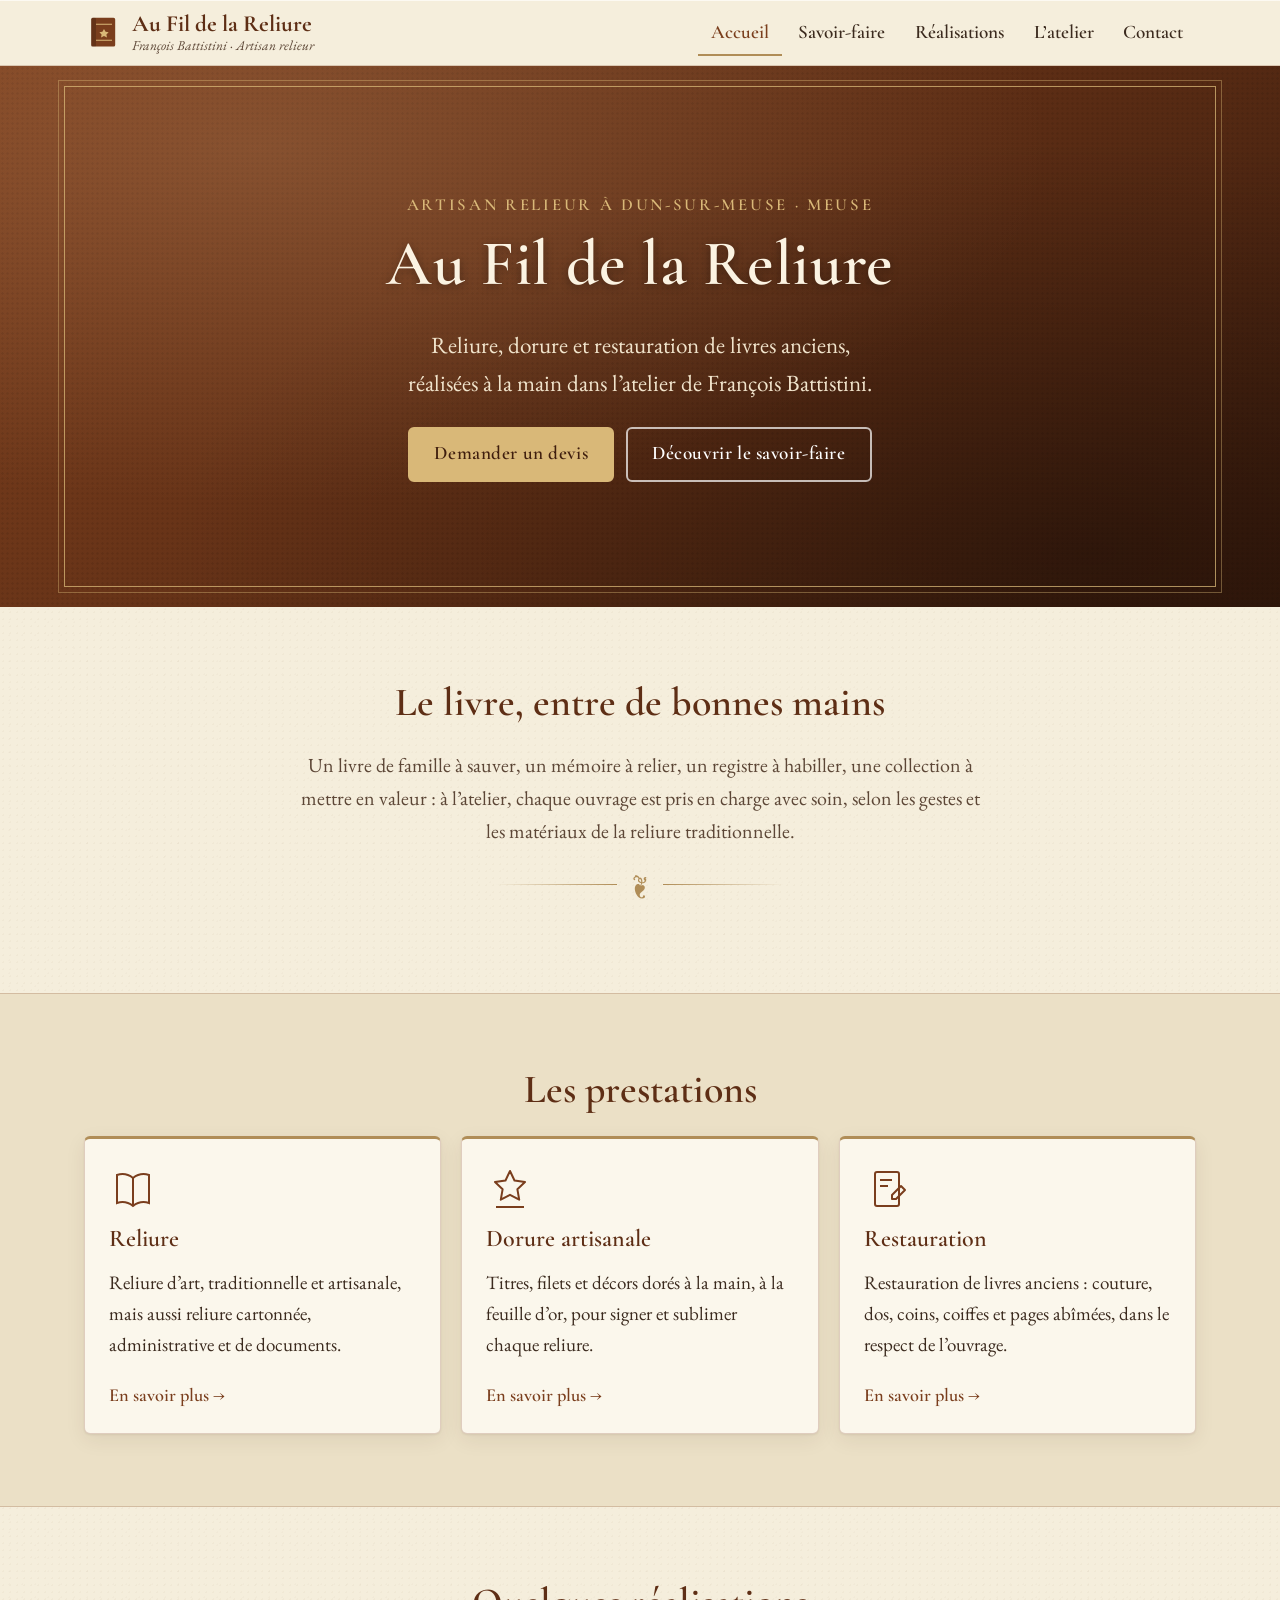
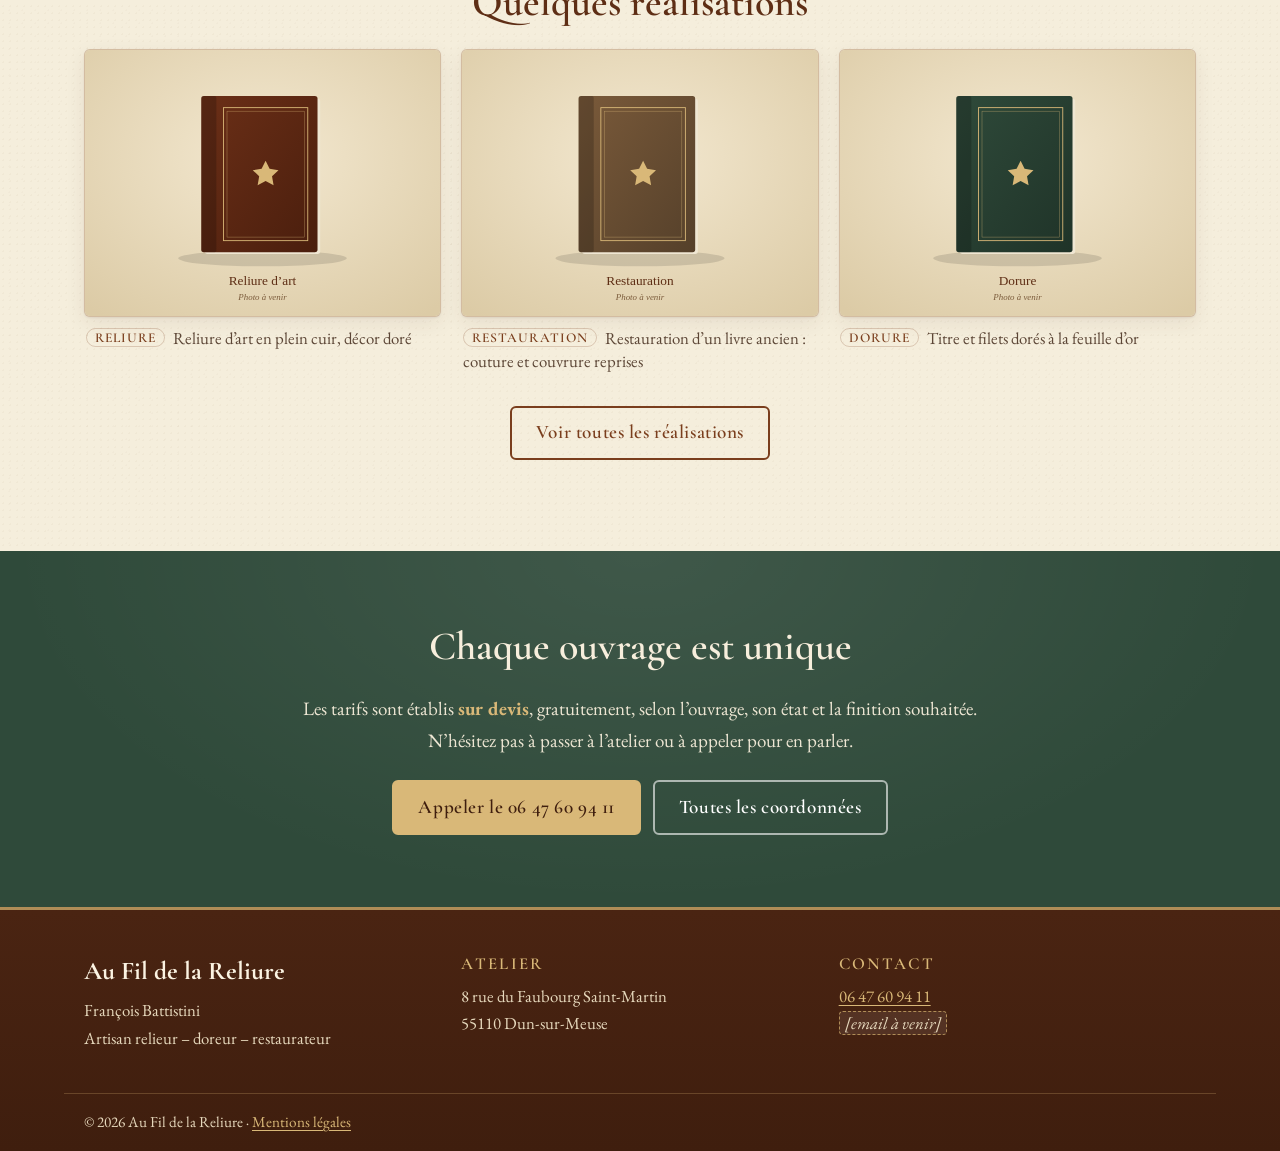
==== index.html @ 5d6de4e3 "Création du site vitrine Au Fil de la Reliure Site statique HTML/CSS, compatible GitHub Pages et ada" ====
<!DOCTYPE html>
<html lang="fr">
<head>
  <meta charset="utf-8">
  <meta name="viewport" content="width=device-width, initial-scale=1">
  <title>Au Fil de la Reliure – Relieur à Dun-sur-Meuse (Meuse)</title>
  <meta name="description" content="Au Fil de la Reliure, atelier de François Battistini, artisan relieur à Dun-sur-Meuse (Meuse) : reliure d’art, traditionnelle, cartonnée, administrative, dorure et restauration de livres anciens. Sur devis.">
  <meta name="theme-color" content="#5E2E15">
  <meta property="og:type" content="website">
  <meta property="og:site_name" content="Au Fil de la Reliure">
  <meta property="og:title" content="Au Fil de la Reliure – Relieur à Dun-sur-Meuse (Meuse)">
  <meta property="og:description" content="Au Fil de la Reliure, atelier de François Battistini, artisan relieur à Dun-sur-Meuse (Meuse) : reliure d’art, traditionnelle, cartonnée, administrative, dorure et restauration de livres anciens. Sur devis.">
  <meta property="og:locale" content="fr_FR">
  <link rel="icon" href="images/favicon.svg" type="image/svg+xml">
  <link rel="preconnect" href="https://fonts.googleapis.com">
  <link rel="preconnect" href="https://fonts.gstatic.com" crossorigin>
  <link rel="stylesheet" href="https://fonts.googleapis.com/css2?family=Cormorant+Garamond:ital,wght@0,500;0,600;0,700;1,500&amp;family=EB+Garamond:ital,wght@0,400;0,500;0,600;1,400&amp;display=swap">
  <link rel="stylesheet" href="css/style.css">
  <script>document.documentElement.classList.add('js');</script>
  <script src="js/main.js" defer></script>
  <script type="application/ld+json">{"@context": "https://schema.org", "@type": "LocalBusiness", "name": "Au Fil de la Reliure", "description": "Artisan relieur à Dun-sur-Meuse : reliure d’art, reliure traditionnelle, reliure cartonnée et administrative, dorure artisanale, restauration de livres anciens.", "founder": {"@type": "Person", "name": "François Battistini"}, "telephone": "+33647609411", "address": {"@type": "PostalAddress", "streetAddress": "8 rue du Faubourg Saint-Martin", "postalCode": "55110", "addressLocality": "Dun-sur-Meuse", "addressRegion": "Grand Est", "addressCountry": "FR"}, "areaServed": ["Meuse", "Grand Est"], "priceRange": "Sur devis"}</script>
</head>
<body>
  <a class="skip-link" href="#contenu">Aller au contenu</a>

  <header class="site-header">
    <div class="container header-inner">
      <a class="brand" href="index.html">
        <svg class="brand-mark" viewBox="0 0 48 48" aria-hidden="true" focusable="false">
          <rect x="9" y="6" width="30" height="36" rx="2" fill="currentColor"/>
          <rect x="9" y="6" width="6" height="36" rx="1.5" fill="#000" opacity=".18"/>
          <path d="M15 14h20M15 34h20" stroke="#D9B878" stroke-width="1.4"/>
          <path d="M25 20l2 3.5 3.8.6-2.8 2.7.7 3.8-3.7-1.9-3.7 1.9.7-3.8-2.8-2.7 3.8-.6z" fill="#D9B878"/>
        </svg>
        <span class="brand-text">
          <span class="brand-name">Au Fil de la Reliure</span>
          <span class="brand-tag">François Battistini · Artisan relieur</span>
        </span>
      </a>
      <button class="nav-toggle" type="button" aria-expanded="false" aria-controls="menu-principal">
        <span class="nav-toggle-bars" aria-hidden="true"></span>
        <span class="nav-toggle-label">Menu</span>
      </button>
      <nav class="site-nav" id="menu-principal" aria-label="Navigation principale">
        <ul>
            <li><a href="index.html" aria-current="page">Accueil</a></li>
            <li><a href="savoir-faire.html">Savoir-faire</a></li>
            <li><a href="realisations.html">Réalisations</a></li>
            <li><a href="atelier.html">L’atelier</a></li>
            <li><a href="contact.html">Contact</a></li>
        </ul>
      </nav>
    </div>
  </header>

  <main id="contenu">
    <section class="hero">
      <div class="container hero-inner">
        <p class="eyebrow">Artisan relieur à <span class="nowrap">Dun-sur-Meuse</span> · Meuse</p>
        <h1>Au Fil de la Reliure</h1>
        <p class="hero-lead">Reliure, dorure et restauration de livres anciens,<br class="br-wide"> réalisées à la main dans l’atelier de François Battistini.</p>
        <div class="button-row">
          <a class="button button-gold" href="contact.html">Demander un devis</a>
          <a class="button button-light" href="savoir-faire.html">Découvrir le savoir-faire</a>
        </div>
      </div>
    </section>

    <section class="section">
      <div class="container narrow center">
        <h2>Le livre, entre de bonnes mains</h2>
        <p class="lead">Un livre de famille à sauver, un mémoire à relier, un registre à habiller, une collection à mettre en valeur :
        à l’atelier, chaque ouvrage est pris en charge avec soin, selon les gestes et les matériaux de la reliure traditionnelle.</p>
        <p class="ornament" aria-hidden="true"><span>❦</span></p>
      </div>
    </section>

    <section class="section section-alt">
      <div class="container">
        <h2 class="center">Les prestations</h2>
        <div class="cards">
          <article class="card">
            <div class="card-icon" aria-hidden="true">
              <svg viewBox="0 0 48 48"><path d="M8 10c6-2 11-1 16 3 5-4 10-5 16-3v28c-6-2-11-1-16 3-5-4-10-5-16-3z" fill="none" stroke="currentColor" stroke-width="2"/><path d="M24 13v28" stroke="currentColor" stroke-width="2"/></svg>
            </div>
            <h3>Reliure</h3>
            <p>Reliure d’art, traditionnelle et artisanale, mais aussi reliure cartonnée, administrative et de documents.</p>
            <a class="card-link" href="savoir-faire.html#reliure">En savoir plus <span aria-hidden="true">→</span></a>
          </article>
          <article class="card">
            <div class="card-icon" aria-hidden="true">
              <svg viewBox="0 0 48 48"><path d="M24 6l4.5 9.5 10.5 1.5-7.6 7.3 1.8 10.4L24 29.8l-9.2 4.9 1.8-10.4L9 17l10.5-1.5z" fill="none" stroke="currentColor" stroke-width="2" stroke-linejoin="round"/><path d="M10 42h28" stroke="currentColor" stroke-width="2"/></svg>
            </div>
            <h3>Dorure artisanale</h3>
            <p>Titres, filets et décors dorés à la main, à la feuille d’or, pour signer et sublimer chaque reliure.</p>
            <a class="card-link" href="savoir-faire.html#dorure">En savoir plus <span aria-hidden="true">→</span></a>
          </article>
          <article class="card">
            <div class="card-icon" aria-hidden="true">
              <svg viewBox="0 0 48 48"><rect x="11" y="7" width="24" height="34" rx="2" fill="none" stroke="currentColor" stroke-width="2"/><path d="M28 30l9-9 4 4-9 9h-4z" fill="none" stroke="currentColor" stroke-width="2" stroke-linejoin="round"/><path d="M16 15h12M16 21h8" stroke="currentColor" stroke-width="2"/></svg>
            </div>
            <h3>Restauration</h3>
            <p>Restauration de livres anciens : couture, dos, coins, coiffes et pages abîmées, dans le respect de l’ouvrage.</p>
            <a class="card-link" href="savoir-faire.html#restauration">En savoir plus <span aria-hidden="true">→</span></a>
          </article>
        </div>
      </div>
    </section>

    <section class="section">
      <div class="container">
        <h2 class="center">Quelques réalisations</h2>
        <ul class="gallery gallery-preview">
          <li class="gallery-item" data-category="reliure">
            <a href="images/realisations/reliure-art-1.svg" data-lightbox data-caption="Reliure d’art en plein cuir, décor doré">
              <img src="images/realisations/reliure-art-1.svg" alt="Reliure d’art en plein cuir, décor doré" width="800" height="600" loading="lazy">
            </a>
            <p class="gallery-caption"><span class="tag">Reliure</span> Reliure d’art en plein cuir, décor doré</p>
          </li>
          <li class="gallery-item" data-category="restauration">
            <a href="images/realisations/restauration-1.svg" data-lightbox data-caption="Restauration d’un livre ancien : couture et couvrure reprises">
              <img src="images/realisations/restauration-1.svg" alt="Restauration d’un livre ancien : couture et couvrure reprises" width="800" height="600" loading="lazy">
            </a>
            <p class="gallery-caption"><span class="tag">Restauration</span> Restauration d’un livre ancien : couture et couvrure reprises</p>
          </li>
          <li class="gallery-item" data-category="dorure">
            <a href="images/realisations/dorure-1.svg" data-lightbox data-caption="Titre et filets dorés à la feuille d’or">
              <img src="images/realisations/dorure-1.svg" alt="Titre et filets dorés à la feuille d’or" width="800" height="600" loading="lazy">
            </a>
            <p class="gallery-caption"><span class="tag">Dorure</span> Titre et filets dorés à la feuille d’or</p>
          </li>
        </ul>
        <p class="center"><a class="button button-ghost" href="realisations.html">Voir toutes les réalisations</a></p>
      </div>
    </section>

    <section class="section cta">
      <div class="container narrow center">
        <h2>Chaque ouvrage est unique</h2>
        <p>Les tarifs sont établis <strong>sur devis</strong>, gratuitement, selon l’ouvrage, son état et la finition souhaitée.
        N’hésitez pas à passer à l’atelier ou à appeler pour en parler.</p>
        <div class="button-row center">
          <a class="button" href="tel:+33647609411">Appeler le 06 47 60 94 11</a>
          <a class="button button-ghost" href="contact.html">Toutes les coordonnées</a>
        </div>
      </div>
    </section>
  </main>

  <footer class="site-footer">
    <div class="container footer-grid">
      <div>
        <p class="footer-name">Au Fil de la Reliure</p>
        <p>François Battistini<br>Artisan relieur – doreur – restaurateur</p>
      </div>
      <div>
        <p class="footer-title">Atelier</p>
        <p>8 rue du Faubourg Saint-Martin<br>55110 Dun-sur-Meuse</p>
      </div>
      <div>
        <p class="footer-title">Contact</p>
        <p><a href="tel:+33647609411">06 47 60 94 11</a><br><span class="placeholder">[email à venir]</span></p>
      </div>
    </div>
    <div class="container footer-bottom">
      <p>© <span data-year>2026</span> Au Fil de la Reliure · <a href="mentions-legales.html">Mentions légales</a></p>
    </div>
  </footer>

  <dialog class="lightbox" aria-label="Photo agrandie">
    <button class="lightbox-close" type="button" aria-label="Fermer">×</button>
    <figure>
      <img src="" alt="">
      <figcaption></figcaption>
    </figure>
  </dialog>
</body>
</html>
---- css/style.css ----
/* ==========================================================================
   Au Fil de la Reliure – feuille de style
   Couleurs : papier ancien, cuir, encre brune, or
   ========================================================================== */

:root {
  --paper: #F5EEDC;
  --paper-deep: #EBE0C6;
  --paper-card: #FBF7EC;
  --ink: #3B2A1E;
  --ink-soft: #5C4636;
  --leather: #7A3E1D;
  --leather-dark: #5E2E15;
  --leather-deep: #3F1E0E;
  --green: #2F4A3A;
  --gold: #B08D57;
  --gold-light: #D9B878;
  --line: rgba(122, 62, 29, 0.22);

  --font-title: "Cormorant Garamond", "Garamond", "Times New Roman", serif;
  --font-text: "EB Garamond", "Garamond", Georgia, "Times New Roman", serif;

  --radius: 6px;
  --shadow: 0 1px 2px rgba(59, 42, 30, 0.08), 0 6px 20px rgba(59, 42, 30, 0.08);
  --container: 72rem;
  --gutter: 1.25rem;
}

/* ---------- Base ---------- */
*, *::before, *::after { box-sizing: border-box; }

html { -webkit-text-size-adjust: 100%; scroll-behavior: smooth; }

body {
  margin: 0;
  font-family: var(--font-text);
  font-size: 1.1875rem;           /* 19px : confortable sur téléphone */
  line-height: 1.65;
  color: var(--ink);
  background-color: var(--paper);
  /* Grain de papier léger, sans image externe */
  background-image:
    radial-gradient(rgba(122, 62, 29, 0.035) 1px, transparent 1px),
    radial-gradient(rgba(122, 62, 29, 0.025) 1px, transparent 1px);
  background-size: 7px 7px, 13px 13px;
  background-position: 0 0, 3px 5px;
}

img { max-width: 100%; height: auto; display: block; }

a { color: var(--leather); text-decoration-thickness: 1px; text-underline-offset: 0.18em; }
a:hover { color: var(--leather-dark); text-decoration-thickness: 2px; }
a:focus-visible, button:focus-visible {
  outline: 3px solid var(--gold);
  outline-offset: 3px;
  border-radius: 2px;
}

h1, h2, h3 {
  font-family: var(--font-title);
  font-weight: 600;
  line-height: 1.15;
  color: var(--leather-dark);
  margin: 0 0 0.6em;
}
h1 { font-size: clamp(2.4rem, 7vw, 4rem); letter-spacing: 0.01em; }
h2 { font-size: clamp(1.85rem, 4.5vw, 2.5rem); }
h3 { font-size: 1.5rem; }

p { margin: 0 0 1em; }

.container { width: 100%; max-width: var(--container); margin: 0 auto; padding: 0 var(--gutter); }
.narrow { max-width: 46rem; }
.center { text-align: center; }
.nowrap { white-space: nowrap; }

.lead { font-size: 1.25rem; color: var(--ink-soft); }

.eyebrow {
  font-family: var(--font-title);
  font-size: 1.05rem;
  font-weight: 600;
  letter-spacing: 0.16em;
  text-transform: uppercase;
  color: var(--gold);
  margin-bottom: 0.5rem;
}

.placeholder, .placeholder-block {
  background: rgba(176, 141, 87, 0.18);
  border: 1px dashed var(--gold);
  border-radius: 4px;
  padding: 0 0.3em;
  font-style: italic;
}
.placeholder-block { display: block; padding: 0.75rem 1rem; }

.skip-link {
  position: absolute; left: 1rem; top: -4rem; z-index: 100;
  background: var(--leather-dark); color: #fff; padding: 0.5rem 1rem; border-radius: var(--radius);
}
.skip-link:focus { top: 1rem; color: #fff; }

/* ---------- Ornement ---------- */
.ornament {
  display: flex; align-items: center; gap: 1rem;
  max-width: 18rem; margin: 1.5rem auto; color: var(--gold); font-size: 1.6rem; line-height: 1;
}
.ornament::before, .ornament::after {
  content: ""; flex: 1; height: 1px;
  background: linear-gradient(90deg, transparent, var(--gold));
}
.ornament::after { background: linear-gradient(90deg, var(--gold), transparent); }

/* ---------- Boutons ---------- */
.button-row { display: flex; flex-wrap: wrap; gap: 0.75rem; margin: 1.5rem 0 0; }
.button-row.center { justify-content: center; }

.button {
  display: inline-flex; align-items: center; justify-content: center;
  min-height: 3rem; padding: 0.6rem 1.5rem;
  font-family: var(--font-title); font-size: 1.2rem; font-weight: 600; letter-spacing: 0.03em;
  color: #fff; background: var(--leather);
  border: 2px solid var(--leather); border-radius: var(--radius);
  text-decoration: none; transition: background-color .2s, color .2s, border-color .2s;
}
.button:hover { background: var(--leather-dark); border-color: var(--leather-dark); color: #fff; }
.button-ghost { background: transparent; color: var(--leather); }
.button-ghost:hover { background: var(--leather); color: #fff; }
.button-gold { background: var(--gold-light); border-color: var(--gold-light); color: var(--leather-deep); }
.button-gold:hover { background: #E8CC93; border-color: #E8CC93; color: var(--leather-deep); }
.button-light { background: transparent; border-color: rgba(255,255,255,.7); color: #fff; }
.button-light:hover { background: rgba(255,255,255,.12); border-color: #fff; color: #fff; }

/* ---------- En-tête ---------- */
.site-header {
  position: sticky; top: 0; z-index: 50;
  background: rgba(245, 238, 220, 0.96);
  border-bottom: 1px solid var(--line);
  box-shadow: 0 1px 0 rgba(255,255,255,.6) inset;
}
@supports (backdrop-filter: blur(6px)) {
  .site-header { background: rgba(245, 238, 220, 0.88); backdrop-filter: blur(6px); }
}
.header-inner {
  display: flex; flex-wrap: wrap; align-items: center; justify-content: space-between;
  gap: 0.5rem 1rem; padding-top: 0.6rem; padding-bottom: 0.6rem;
}

.brand { display: flex; align-items: center; gap: 0.6rem; text-decoration: none; color: var(--leather-dark); }
.brand:hover { color: var(--leather-dark); }
.brand-mark { width: 2.4rem; height: 2.4rem; color: var(--leather); flex-shrink: 0; }
.brand-text { display: flex; flex-direction: column; line-height: 1.1; }
.brand-name { font-family: var(--font-title); font-size: 1.45rem; font-weight: 700; }
.brand-tag { font-size: 0.85rem; color: var(--ink-soft); font-style: italic; }

.site-nav ul { list-style: none; margin: 0; padding: 0; display: flex; flex-wrap: wrap; gap: 0.25rem; }
.site-nav a {
  display: block; padding: 0.45rem 0.8rem;
  font-family: var(--font-title); font-size: 1.2rem; font-weight: 600;
  color: var(--ink); text-decoration: none; border-radius: var(--radius);
}
.site-nav a:hover { color: var(--leather); background: rgba(176, 141, 87, 0.15); }
.site-nav a[aria-current="page"] { color: var(--leather); box-shadow: inset 0 -2px 0 var(--gold); border-radius: 0; }

.nav-toggle {
  display: none; align-items: center; gap: 0.5rem;
  min-height: 2.75rem; padding: 0.4rem 0.9rem;
  font: 600 1.1rem var(--font-title); color: var(--leather-dark);
  background: transparent; border: 1px solid var(--line); border-radius: var(--radius); cursor: pointer;
}
.nav-toggle-bars, .nav-toggle-bars::before, .nav-toggle-bars::after {
  display: block; width: 1.2rem; height: 2px; background: currentColor; border-radius: 1px; position: relative;
  transition: transform .2s, background-color .2s;
}
.nav-toggle-bars::before, .nav-toggle-bars::after { content: ""; position: absolute; left: 0; }
.nav-toggle-bars::before { top: -6px; }
.nav-toggle-bars::after { top: 6px; }
.nav-toggle[aria-expanded="true"] .nav-toggle-bars { background: transparent; }
.nav-toggle[aria-expanded="true"] .nav-toggle-bars::before { transform: translateY(6px) rotate(45deg); }
.nav-toggle[aria-expanded="true"] .nav-toggle-bars::after { transform: translateY(-6px) rotate(-45deg); }

/* Menu repliable sur mobile (uniquement si JavaScript est actif) */
@media (max-width: 52rem) {
  .js .nav-toggle { display: inline-flex; }
  .js .site-nav { display: none; width: 100%; }
  .js .site-nav.is-open { display: block; }
  .site-nav { width: 100%; }
  .site-nav ul { flex-direction: column; padding: 0.25rem 0 0.5rem; }
  .site-nav a { padding: 0.75rem 0.5rem; font-size: 1.3rem; border-bottom: 1px solid var(--line); border-radius: 0; }
  .site-nav li:last-child a { border-bottom: 0; }
  .site-nav a[aria-current="page"] { box-shadow: inset 3px 0 0 var(--gold); padding-left: 0.9rem; }
  .brand-name { font-size: 1.3rem; }
}

/* ---------- Héros (accueil) ---------- */
.hero {
  position: relative;
  color: #F7EEDC;
  background-color: var(--leather-dark);
  /* Effet cuir : dégradés superposés */
  background-image:
    radial-gradient(ellipse at 20% 15%, rgba(255, 210, 160, 0.16), transparent 55%),
    radial-gradient(ellipse at 85% 90%, rgba(0, 0, 0, 0.35), transparent 60%),
    radial-gradient(rgba(0, 0, 0, 0.08) 1px, transparent 1.5px),
    linear-gradient(135deg, #7A3E1D 0%, #5E2E15 55%, #3F1E0E 100%);
  background-size: auto, auto, 5px 5px, auto;
  padding: 1.25rem;
}
.hero-inner {
  position: relative;
  padding: clamp(3rem, 10vw, 6.5rem) clamp(1rem, 5vw, 3rem);
  text-align: center;
  /* Double filet doré, comme un encadrement de plat de reliure */
  border: 1px solid rgba(217, 184, 120, 0.75);
  outline: 1px solid rgba(217, 184, 120, 0.4);
  outline-offset: 5px;
}
.hero h1 { color: #FBF3E2; text-shadow: 0 2px 10px rgba(0,0,0,.35); margin-bottom: 0.4em; }
.hero .eyebrow { color: var(--gold-light); }
.hero-lead { font-size: clamp(1.2rem, 3vw, 1.45rem); max-width: 40rem; margin: 0 auto; color: #F1E4CC; }
.hero .button-row { justify-content: center; }
.br-wide { display: none; }
@media (min-width: 48rem) { .br-wide { display: inline; } }

/* ---------- Sections ---------- */
.section { padding: clamp(2.75rem, 7vw, 4.5rem) 0; }
.section-tight { padding-top: 1.5rem; }
.section-alt {
  background: var(--paper-deep);
  border-top: 1px solid var(--line);
  border-bottom: 1px solid var(--line);
}
.section + .ornament { margin-top: -1rem; margin-bottom: -1rem; }

.page-head {
  padding: clamp(2.5rem, 7vw, 4rem) 0 1rem;
  border-bottom: 1px solid var(--line);
  background: linear-gradient(180deg, var(--paper-deep), var(--paper));
}
.page-head h1 { margin-bottom: 0.3em; }

/* ---------- Cartes ---------- */
.cards { display: grid; gap: 1.25rem; grid-template-columns: 1fr; margin-top: 1.5rem; }
@media (min-width: 46rem) { .cards { grid-template-columns: repeat(3, 1fr); } }

.card {
  background: var(--paper-card);
  border: 1px solid var(--line);
  border-top: 3px solid var(--gold);
  border-radius: var(--radius);
  padding: 1.6rem 1.5rem 1.4rem;
  box-shadow: var(--shadow);
  display: flex; flex-direction: column;
}
.card p { flex: 1; }
.card-icon { width: 3rem; height: 3rem; color: var(--leather); margin-bottom: 0.75rem; }
.card-link { font-family: var(--font-title); font-weight: 600; font-size: 1.15rem; text-decoration: none; }
.card-link:hover { text-decoration: underline; }

/* ---------- Prestations ---------- */
.prestation { display: grid; gap: 1.5rem; }
@media (min-width: 56rem) {
  .prestation { grid-template-columns: 1fr 1.6fr; gap: 3rem; align-items: start; }
}
.services { margin: 0; display: grid; gap: 1rem; }
@media (min-width: 40rem) { .services { grid-template-columns: 1fr 1fr; } }
.services > div {
  background: var(--paper-card);
  border: 1px solid var(--line);
  border-left: 3px solid var(--leather);
  border-radius: var(--radius);
  padding: 1rem 1.2rem;
}
.services dt { font-family: var(--font-title); font-size: 1.35rem; font-weight: 700; color: var(--leather-dark); }
.services dd { margin: 0.2rem 0 0; color: var(--ink-soft); }

/* ---------- Étapes ---------- */
.steps {
  list-style: none; margin: 1.5rem 0 0; padding: 0;
  display: grid; gap: 1.25rem; grid-template-columns: 1fr; counter-reset: step;
}
@media (min-width: 40rem) { .steps { grid-template-columns: 1fr 1fr; } }
@media (min-width: 64rem) { .steps { grid-template-columns: repeat(4, 1fr); } }
.steps li {
  counter-increment: step; position: relative;
  background: var(--paper-card); border: 1px solid var(--line); border-radius: var(--radius);
  padding: 2.4rem 1.25rem 1.1rem; box-shadow: var(--shadow);
}
.steps li::before {
  content: counter(step);
  position: absolute; top: -1.1rem; left: 1.25rem;
  width: 2.3rem; height: 2.3rem; display: grid; place-items: center;
  font: 700 1.3rem var(--font-title); color: var(--leather-deep);
  background: var(--gold-light); border: 2px solid var(--paper-card); border-radius: 50%;
}
.steps h3 { font-size: 1.35rem; margin-bottom: 0.3em; }
.steps p { margin: 0; color: var(--ink-soft); }

/* ---------- Appel à l'action ---------- */
.cta {
  background: var(--green);
  color: #EDE6D3;
  background-image: radial-gradient(ellipse at 50% 0%, rgba(255,255,255,.08), transparent 70%);
}
.cta h2 { color: #F7EEDC; }
.cta strong { color: var(--gold-light); }
.cta .button { background: var(--gold-light); border-color: var(--gold-light); color: var(--leather-deep); }
.cta .button:hover { background: #E8CC93; border-color: #E8CC93; }
.cta .button-ghost { background: transparent; border-color: rgba(255,255,255,.6); color: #fff; }
.cta .button-ghost:hover { background: rgba(255,255,255,.12); color: #fff; }

/* ---------- Galerie ---------- */
.filters { display: flex; flex-wrap: wrap; justify-content: center; gap: 0.5rem; margin-bottom: 1.75rem; }
.filters[hidden] { display: none; }
.js .filters[hidden] { display: flex; }
.filter {
  min-height: 2.75rem; padding: 0.35rem 1.1rem;
  font: 600 1.1rem var(--font-title); color: var(--leather);
  background: var(--paper-card); border: 1px solid var(--line); border-radius: 999px; cursor: pointer;
}
.filter:hover { border-color: var(--leather); }
.filter[aria-pressed="true"] { background: var(--leather); border-color: var(--leather); color: #fff; }

.gallery {
  list-style: none; margin: 0; padding: 0;
  display: grid; gap: 1.25rem; grid-template-columns: 1fr;
}
@media (min-width: 36rem) { .gallery { grid-template-columns: repeat(2, 1fr); } }
@media (min-width: 60rem) { .gallery { grid-template-columns: repeat(3, 1fr); } }
.gallery-preview { margin-bottom: 2rem; }
.gallery-item[hidden] { display: none; }

.gallery-item a {
  display: block; overflow: hidden;
  border-radius: var(--radius);
  border: 1px solid var(--line);
  box-shadow: var(--shadow);
  background: var(--paper-deep);
}
.gallery-item img { width: 100%; aspect-ratio: 4 / 3; object-fit: cover; transition: transform .4s ease; }
.gallery-item a:hover img { transform: scale(1.04); }
.gallery-caption { margin: 0.6rem 0.1rem 0; font-size: 1.05rem; color: var(--ink-soft); line-height: 1.4; }
.tag {
  display: inline-block; margin-right: 0.3rem; padding: 0 0.5rem;
  font: 600 0.85rem var(--font-title); letter-spacing: 0.08em; text-transform: uppercase;
  color: var(--leather); border: 1px solid var(--line); border-radius: 999px; vertical-align: 0.1em;
}

/* ---------- Visionneuse ---------- */
.lightbox {
  width: min(64rem, 100vw - 1.5rem);
  max-height: calc(100vh - 1.5rem);
  padding: 0; border: 0; border-radius: var(--radius);
  background: var(--paper-card); color: var(--ink);
  box-shadow: 0 20px 60px rgba(0,0,0,.45);
}
.lightbox::backdrop { background: rgba(40, 24, 14, 0.85); }
.lightbox figure { margin: 0; }
.lightbox img { width: 100%; max-height: calc(100vh - 7rem); object-fit: contain; background: #2a1a10; }
.lightbox figcaption { padding: 0.75rem 1.25rem; font-size: 1.1rem; }
.lightbox-close {
  position: absolute; top: 0.5rem; right: 0.5rem;
  width: 2.75rem; height: 2.75rem; display: grid; place-items: center;
  font-size: 2rem; line-height: 1; color: #fff;
  background: rgba(0,0,0,.55); border: 0; border-radius: 50%; cursor: pointer;
}
.lightbox-close:hover { background: rgba(0,0,0,.8); }

/* ---------- Atelier ---------- */
.split { display: grid; gap: 2rem; align-items: center; }
@media (min-width: 52rem) { .split { grid-template-columns: 1.3fr 1fr; gap: 3.5rem; } }
.split-media { margin: 0; }
.split-media img {
  width: 100%; border-radius: var(--radius);
  border: 1px solid var(--line); box-shadow: var(--shadow);
  outline: 1px solid var(--gold); outline-offset: 6px;
}

/* ---------- Contact ---------- */
.contact-grid { display: grid; gap: 2rem; }
@media (min-width: 56rem) { .contact-grid { grid-template-columns: 1fr 1.25fr; align-items: start; gap: 3rem; } }
.contact-block { padding: 1rem 0; border-bottom: 1px solid var(--line); }
.contact-block:first-child { padding-top: 0; }
.contact-block h2 {
  font-size: 1.05rem; letter-spacing: 0.14em; text-transform: uppercase; color: var(--gold); margin-bottom: 0.3rem;
}
.contact-block p, .contact-block address { margin: 0; font-style: normal; }
.contact-block address + p { margin-top: 0.4rem; }
.big-link { font-family: var(--font-title); font-size: 1.75rem; font-weight: 700; text-decoration: none; }

.map iframe {
  display: block; width: 100%; height: 22rem; border: 0;
  border-radius: var(--radius); border: 1px solid var(--line); box-shadow: var(--shadow);
  background: var(--paper-deep);
}
@media (min-width: 56rem) { .map iframe { height: 30rem; } }
.map-note { margin-top: 0.5rem; font-size: 1rem; color: var(--ink-soft); }

/* ---------- Texte long ---------- */
.prose h2 { font-size: 1.75rem; margin-top: 1.75rem; }
.prose h2:first-child { margin-top: 0; }

/* ---------- Pied de page ---------- */
.site-footer {
  color: #E6D8BC;
  background: var(--leather-deep);
  background-image: linear-gradient(180deg, #4A2412, var(--leather-deep));
  border-top: 3px solid var(--gold);
  padding: 2.5rem 0 1rem;
  font-size: 1.05rem;
}
.site-footer a { color: var(--gold-light); }
.site-footer a:hover { color: #fff; }
.site-footer .placeholder { background: rgba(255,255,255,.08); }
.footer-grid { display: grid; gap: 1.25rem; grid-template-columns: 1fr; }
@media (min-width: 46rem) { .footer-grid { grid-template-columns: repeat(3, 1fr); } }
.footer-name { font-family: var(--font-title); font-size: 1.6rem; font-weight: 700; color: #FBF3E2; margin-bottom: 0.3rem; }
.footer-title {
  font-family: var(--font-title); font-weight: 600; letter-spacing: 0.14em; text-transform: uppercase;
  color: var(--gold-light); margin-bottom: 0.3rem;
}
.footer-bottom { margin-top: 1.5rem; padding-top: 1rem; border-top: 1px solid rgba(217, 184, 120, 0.25); font-size: 0.95rem; }
.footer-bottom p { margin: 0; }

/* ---------- Accessibilité : moins d'animations ---------- */
@media (prefers-reduced-motion: reduce) {
  html { scroll-behavior: auto; }
  *, *::before, *::after { transition: none !important; }
}

/* ---------- Impression ---------- */
@media print {
  .site-header, .site-footer, .cta, .map, .filters, .lightbox { display: none !important; }
  body { background: #fff; font-size: 12pt; }
}
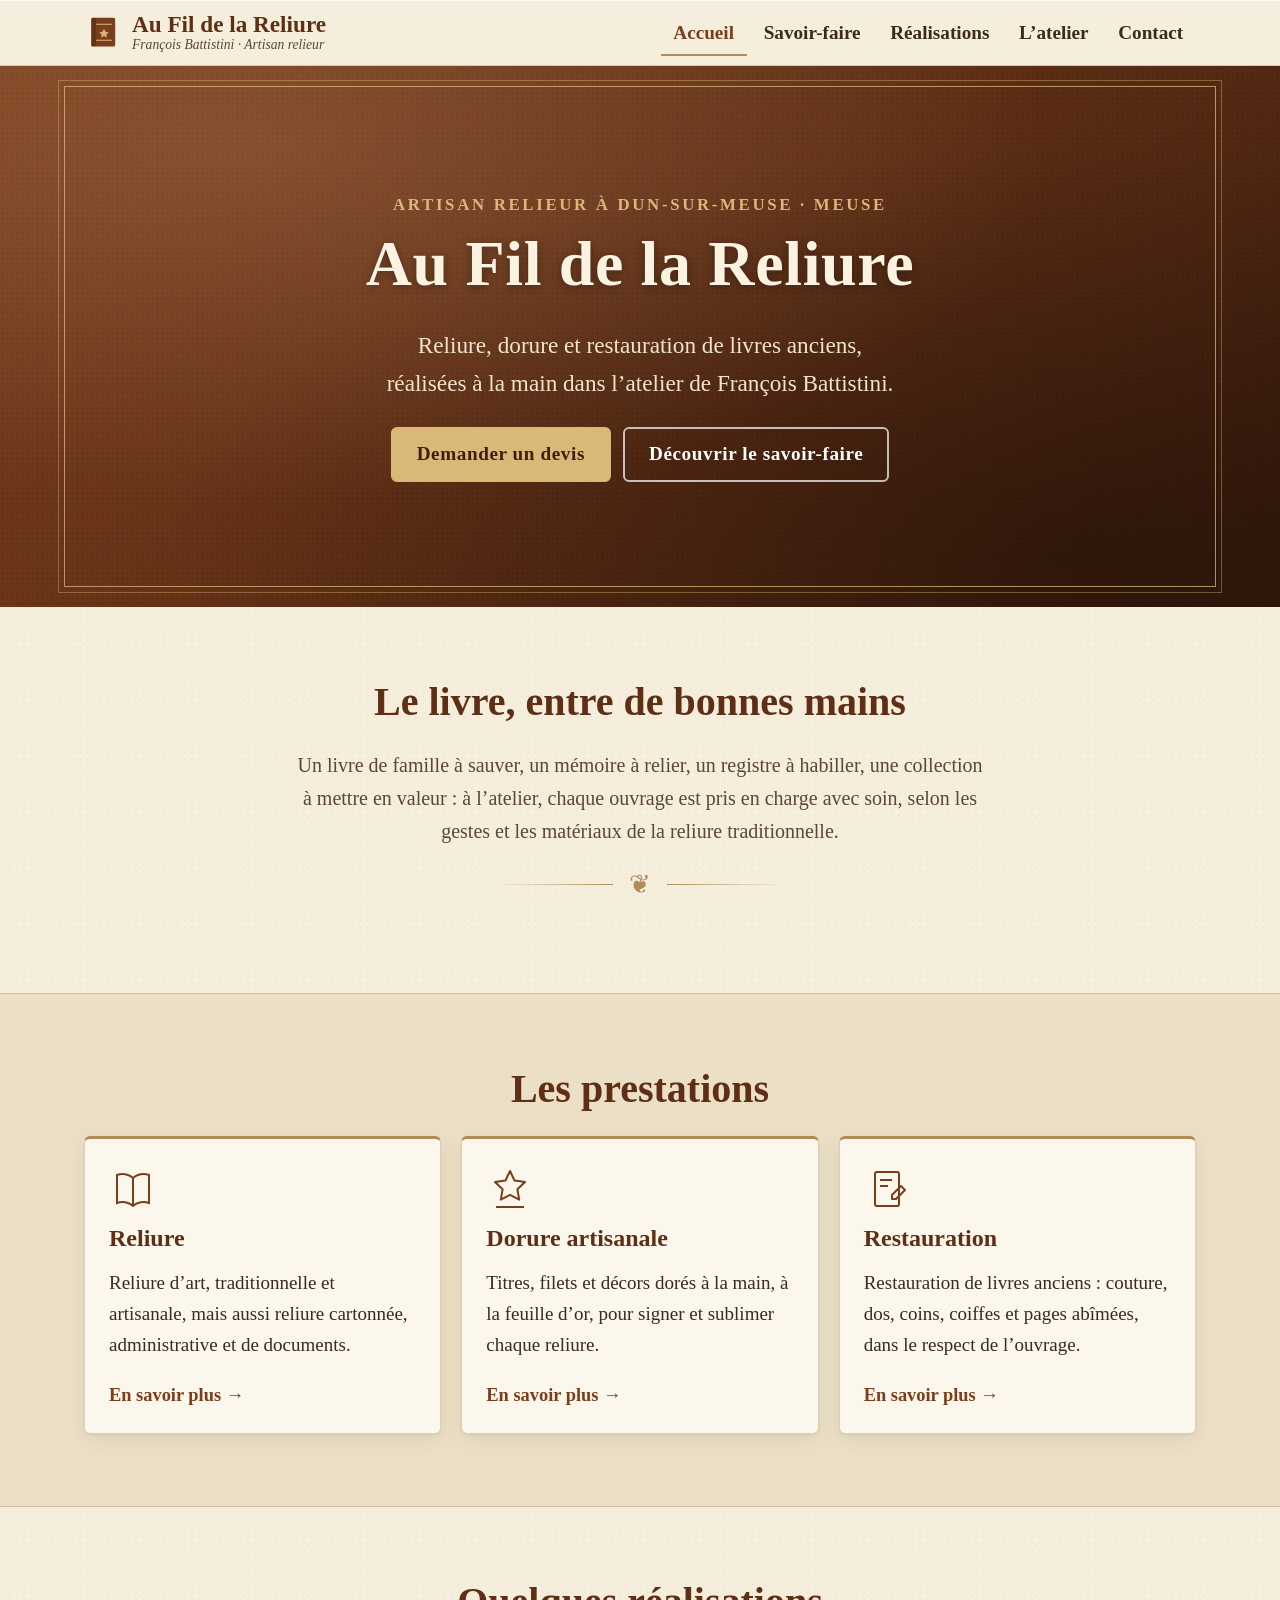
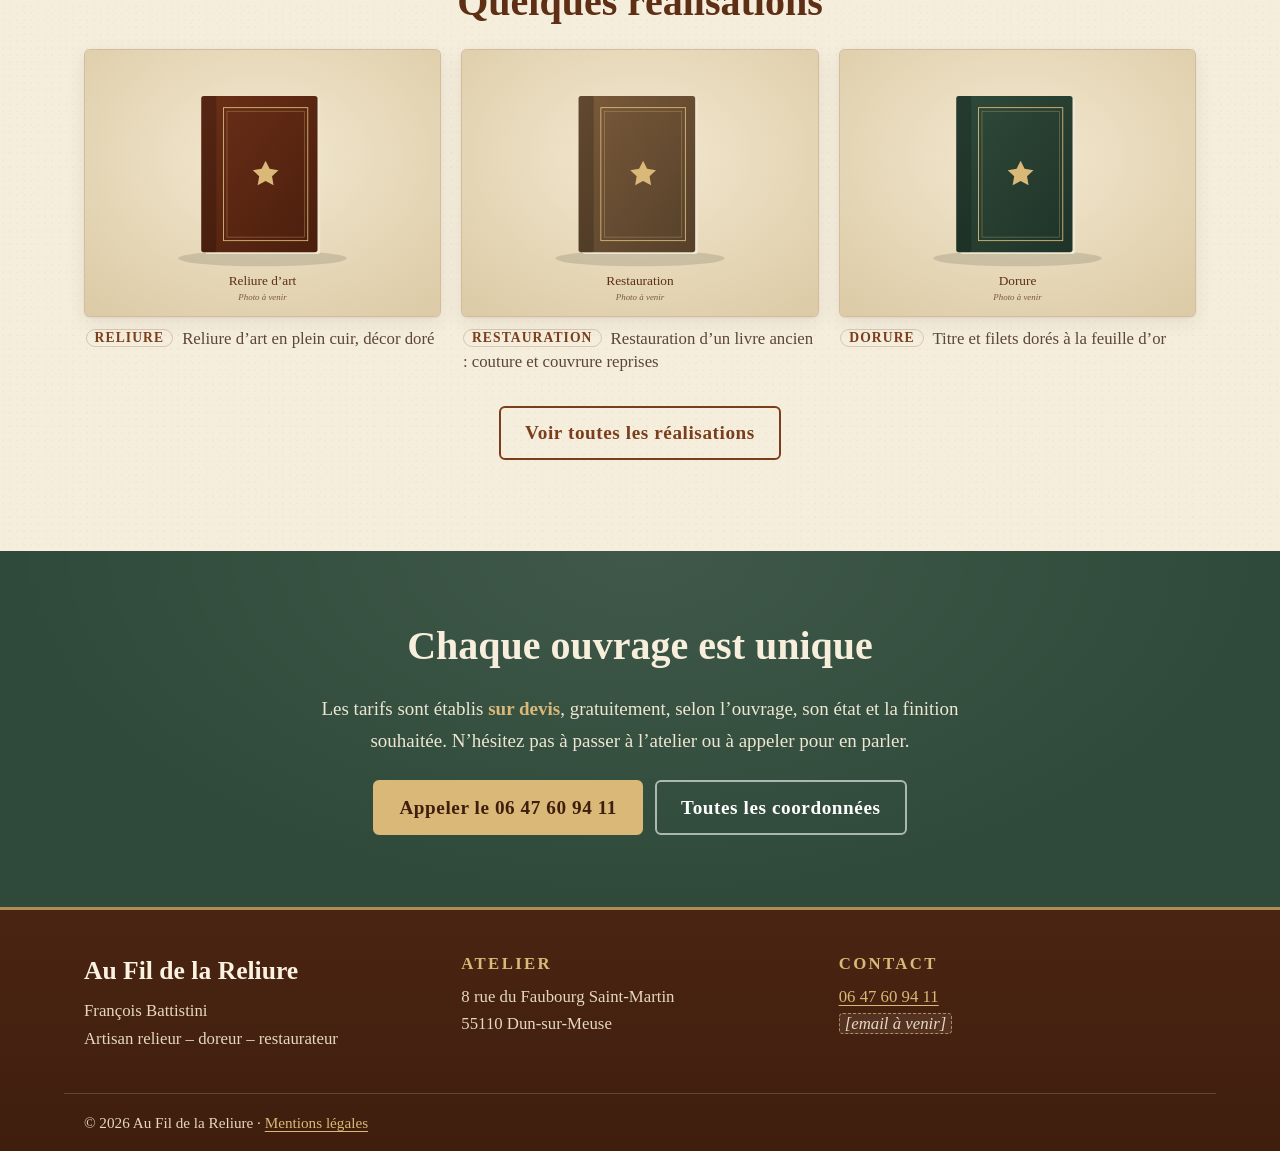
==== commit 8ee93888: "Polices hébergées sur le site et générateur de pages versionné - Cormorant Garamond et EB Garamond s" ====
--- a/index.html
+++ b/index.html
@@ -12,9 +12,8 @@
   <meta property="og:description" content="Au Fil de la Reliure, atelier de François Battistini, artisan relieur à Dun-sur-Meuse (Meuse) : reliure d’art, traditionnelle, cartonnée, administrative, dorure et restauration de livres anciens. Sur devis.">
   <meta property="og:locale" content="fr_FR">
   <link rel="icon" href="images/favicon.svg" type="image/svg+xml">
-  <link rel="preconnect" href="https://fonts.googleapis.com">
-  <link rel="preconnect" href="https://fonts.gstatic.com" crossorigin>
-  <link rel="stylesheet" href="https://fonts.googleapis.com/css2?family=Cormorant+Garamond:ital,wght@0,500;0,600;0,700;1,500&amp;family=EB+Garamond:ital,wght@0,400;0,500;0,600;1,400&amp;display=swap">
+  <link rel="preload" href="fonts/eb-garamond.woff2" as="font" type="font/woff2" crossorigin>
+  <link rel="preload" href="fonts/cormorant-garamond.woff2" as="font" type="font/woff2" crossorigin>
   <link rel="stylesheet" href="css/style.css">
   <script>document.documentElement.classList.add('js');</script>
   <script src="js/main.js" defer></script>
--- a/css/style.css
+++ b/css/style.css
@@ -2,6 +2,28 @@
    Au Fil de la Reliure – feuille de style
    Couleurs : papier ancien, cuir, encre brune, or
    ========================================================================== */
+
+/* ---------- Polices hébergées sur le site (licence SIL OFL, voir /fonts) ---------- */
+@font-face {
+  font-family: "Cormorant Garamond";
+  src: url("../fonts/cormorant-garamond.woff2") format("woff2");
+  font-weight: 300 700; font-style: normal; font-display: swap;
+}
+@font-face {
+  font-family: "Cormorant Garamond";
+  src: url("../fonts/cormorant-garamond-italic.woff2") format("woff2");
+  font-weight: 300 700; font-style: italic; font-display: swap;
+}
+@font-face {
+  font-family: "EB Garamond";
+  src: url("../fonts/eb-garamond.woff2") format("woff2");
+  font-weight: 400 800; font-style: normal; font-display: swap;
+}
+@font-face {
+  font-family: "EB Garamond";
+  src: url("../fonts/eb-garamond-italic.woff2") format("woff2");
+  font-weight: 400 800; font-style: italic; font-display: swap;
+}
 
 :root {
   --paper: #F5EEDC;
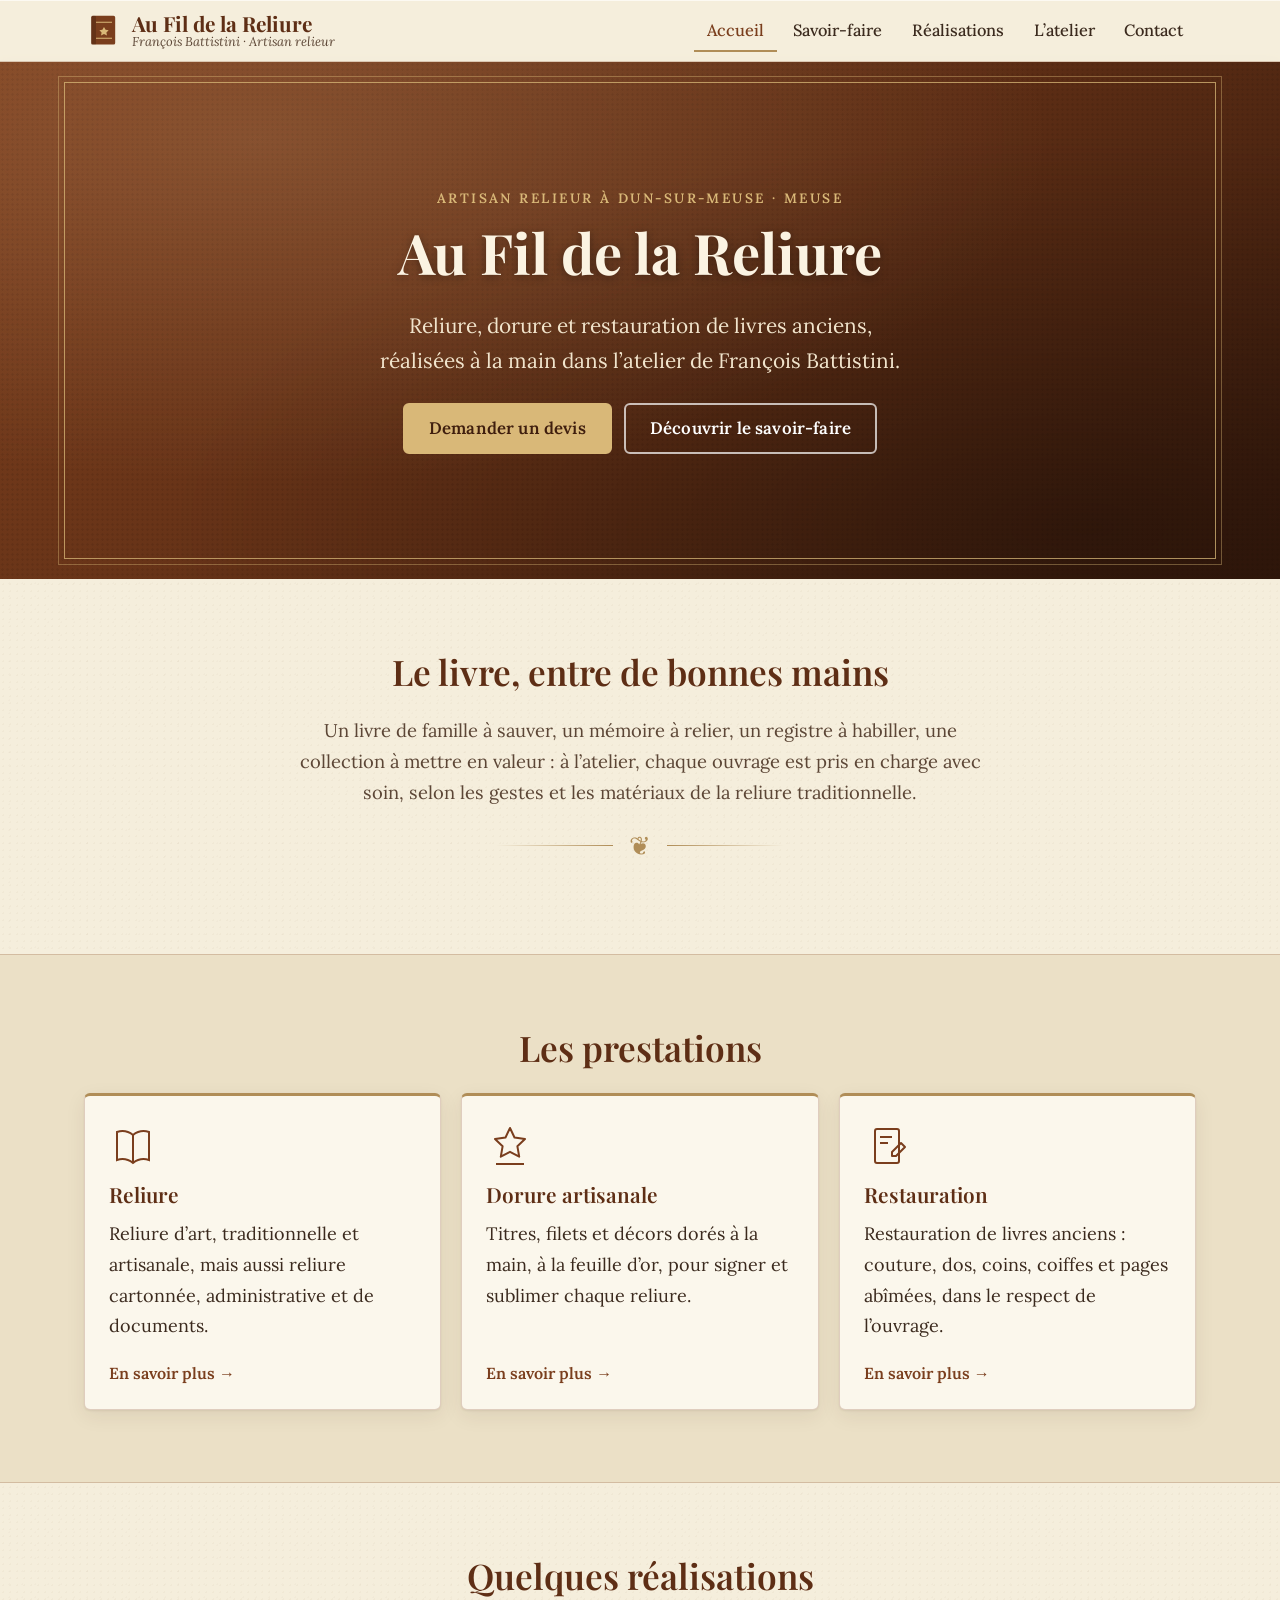
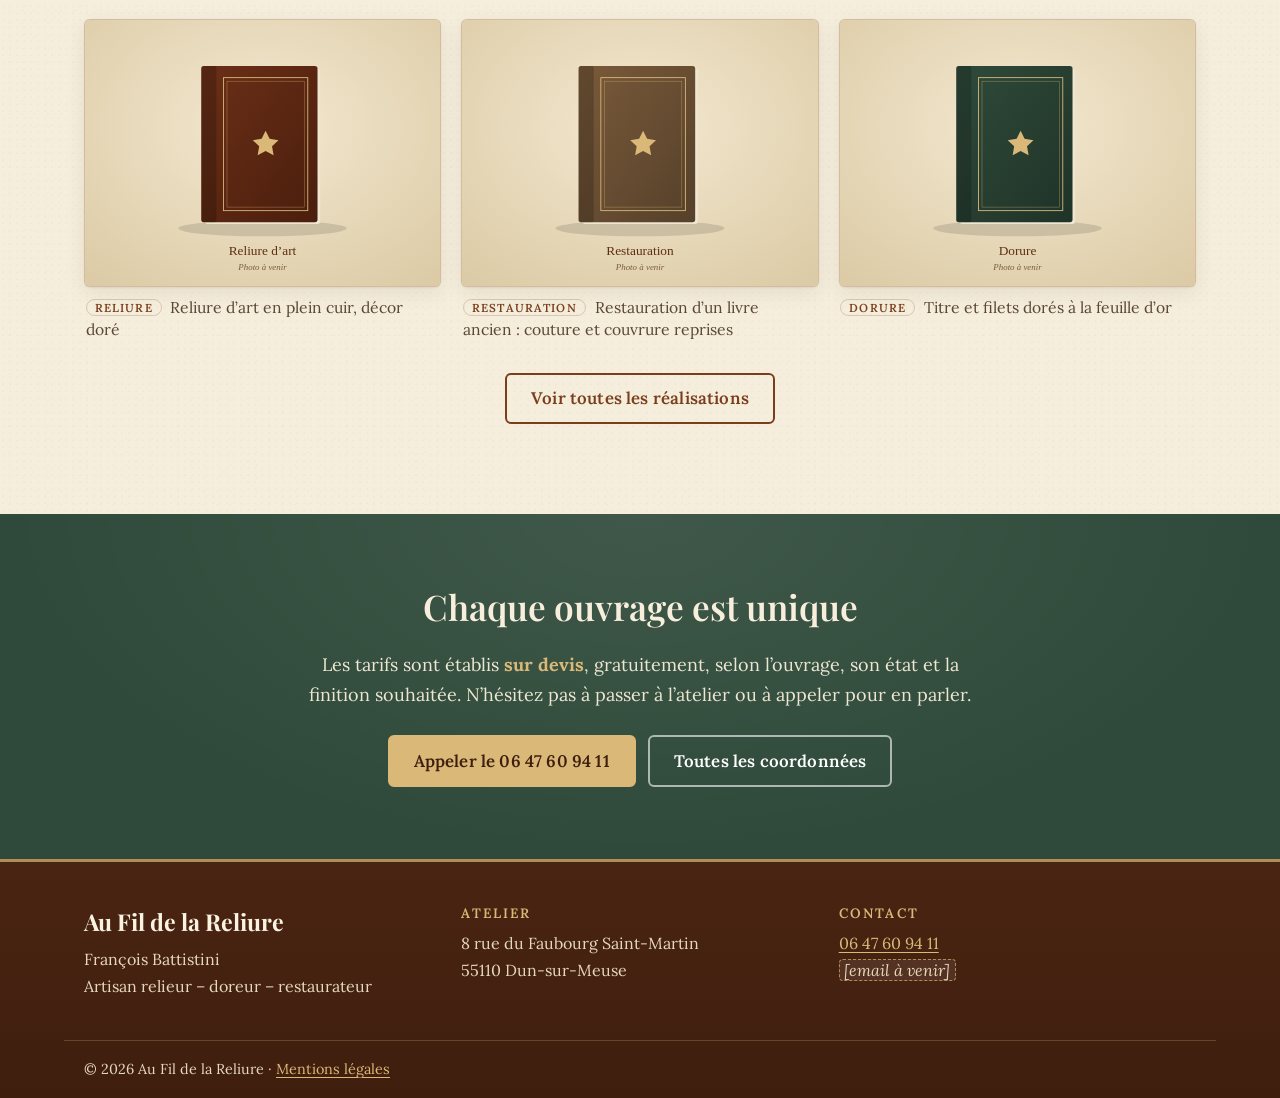
==== commit 06a7a90b: "Nouvelle typographie : Playfair Display et Lora - Titres en Playfair Display, texte et menus en Lora" ====
--- a/index.html
+++ b/index.html
@@ -4,20 +4,20 @@
   <meta charset="utf-8">
   <meta name="viewport" content="width=device-width, initial-scale=1">
   <title>Au Fil de la Reliure – Relieur à Dun-sur-Meuse (Meuse)</title>
-  <meta name="description" content="Au Fil de la Reliure, atelier de François Battistini, artisan relieur à Dun-sur-Meuse (Meuse) : reliure d’art, traditionnelle, cartonnée, administrative, dorure et restauration de livres anciens. Sur devis.">
+  <meta name="description" content="Au Fil de la Reliure, atelier de François Battistini, artisan relieur à Dun-sur-Meuse (Meuse) : reliure d’art, traditionnelle, cartonnée, administrative, dorure et restauration de livres anciens. Sur devis.">
   <meta name="theme-color" content="#5E2E15">
   <meta property="og:type" content="website">
   <meta property="og:site_name" content="Au Fil de la Reliure">
   <meta property="og:title" content="Au Fil de la Reliure – Relieur à Dun-sur-Meuse (Meuse)">
-  <meta property="og:description" content="Au Fil de la Reliure, atelier de François Battistini, artisan relieur à Dun-sur-Meuse (Meuse) : reliure d’art, traditionnelle, cartonnée, administrative, dorure et restauration de livres anciens. Sur devis.">
+  <meta property="og:description" content="Au Fil de la Reliure, atelier de François Battistini, artisan relieur à Dun-sur-Meuse (Meuse) : reliure d’art, traditionnelle, cartonnée, administrative, dorure et restauration de livres anciens. Sur devis.">
   <meta property="og:locale" content="fr_FR">
   <link rel="icon" href="images/favicon.svg" type="image/svg+xml">
-  <link rel="preload" href="fonts/eb-garamond.woff2" as="font" type="font/woff2" crossorigin>
-  <link rel="preload" href="fonts/cormorant-garamond.woff2" as="font" type="font/woff2" crossorigin>
+  <link rel="preload" href="fonts/lora.woff2" as="font" type="font/woff2" crossorigin>
+  <link rel="preload" href="fonts/playfair-display.woff2" as="font" type="font/woff2" crossorigin>
   <link rel="stylesheet" href="css/style.css">
   <script>document.documentElement.classList.add('js');</script>
   <script src="js/main.js" defer></script>
-  <script type="application/ld+json">{"@context": "https://schema.org", "@type": "LocalBusiness", "name": "Au Fil de la Reliure", "description": "Artisan relieur à Dun-sur-Meuse : reliure d’art, reliure traditionnelle, reliure cartonnée et administrative, dorure artisanale, restauration de livres anciens.", "founder": {"@type": "Person", "name": "François Battistini"}, "telephone": "+33647609411", "address": {"@type": "PostalAddress", "streetAddress": "8 rue du Faubourg Saint-Martin", "postalCode": "55110", "addressLocality": "Dun-sur-Meuse", "addressRegion": "Grand Est", "addressCountry": "FR"}, "areaServed": ["Meuse", "Grand Est"], "priceRange": "Sur devis"}</script>
+  <script type="application/ld+json">{"@context": "https://schema.org", "@type": "LocalBusiness", "name": "Au Fil de la Reliure", "description": "Artisan relieur à Dun-sur-Meuse : reliure d’art, reliure traditionnelle, reliure cartonnée et administrative, dorure artisanale, restauration de livres anciens.", "founder": {"@type": "Person", "name": "François Battistini"}, "telephone": "+33647609411", "address": {"@type": "PostalAddress", "streetAddress": "8 rue du Faubourg Saint-Martin", "postalCode": "55110", "addressLocality": "Dun-sur-Meuse", "addressRegion": "Grand Est", "addressCountry": "FR"}, "areaServed": ["Meuse", "Grand Est"], "priceRange": "Sur devis"}</script>
 </head>
 <body>
   <a class="skip-link" href="#contenu">Aller au contenu</a>
@@ -68,7 +68,7 @@
     <section class="section">
       <div class="container narrow center">
         <h2>Le livre, entre de bonnes mains</h2>
-        <p class="lead">Un livre de famille à sauver, un mémoire à relier, un registre à habiller, une collection à mettre en valeur :
+        <p class="lead">Un livre de famille à sauver, un mémoire à relier, un registre à habiller, une collection à mettre en valeur :
         à l’atelier, chaque ouvrage est pris en charge avec soin, selon les gestes et les matériaux de la reliure traditionnelle.</p>
         <p class="ornament" aria-hidden="true"><span>❦</span></p>
       </div>
@@ -99,7 +99,7 @@
               <svg viewBox="0 0 48 48"><rect x="11" y="7" width="24" height="34" rx="2" fill="none" stroke="currentColor" stroke-width="2"/><path d="M28 30l9-9 4 4-9 9h-4z" fill="none" stroke="currentColor" stroke-width="2" stroke-linejoin="round"/><path d="M16 15h12M16 21h8" stroke="currentColor" stroke-width="2"/></svg>
             </div>
             <h3>Restauration</h3>
-            <p>Restauration de livres anciens : couture, dos, coins, coiffes et pages abîmées, dans le respect de l’ouvrage.</p>
+            <p>Restauration de livres anciens : couture, dos, coins, coiffes et pages abîmées, dans le respect de l’ouvrage.</p>
             <a class="card-link" href="savoir-faire.html#restauration">En savoir plus <span aria-hidden="true">→</span></a>
           </article>
         </div>
@@ -117,10 +117,10 @@
             <p class="gallery-caption"><span class="tag">Reliure</span> Reliure d’art en plein cuir, décor doré</p>
           </li>
           <li class="gallery-item" data-category="restauration">
-            <a href="images/realisations/restauration-1.svg" data-lightbox data-caption="Restauration d’un livre ancien : couture et couvrure reprises">
-              <img src="images/realisations/restauration-1.svg" alt="Restauration d’un livre ancien : couture et couvrure reprises" width="800" height="600" loading="lazy">
+            <a href="images/realisations/restauration-1.svg" data-lightbox data-caption="Restauration d’un livre ancien : couture et couvrure reprises">
+              <img src="images/realisations/restauration-1.svg" alt="Restauration d’un livre ancien : couture et couvrure reprises" width="800" height="600" loading="lazy">
             </a>
-            <p class="gallery-caption"><span class="tag">Restauration</span> Restauration d’un livre ancien : couture et couvrure reprises</p>
+            <p class="gallery-caption"><span class="tag">Restauration</span> Restauration d’un livre ancien : couture et couvrure reprises</p>
           </li>
           <li class="gallery-item" data-category="dorure">
             <a href="images/realisations/dorure-1.svg" data-lightbox data-caption="Titre et filets dorés à la feuille d’or">
--- a/css/style.css
+++ b/css/style.css
@@ -5,24 +5,24 @@
 
 /* ---------- Polices hébergées sur le site (licence SIL OFL, voir /fonts) ---------- */
 @font-face {
-  font-family: "Cormorant Garamond";
-  src: url("../fonts/cormorant-garamond.woff2") format("woff2");
-  font-weight: 300 700; font-style: normal; font-display: swap;
+  font-family: "Playfair Display";
+  src: url("../fonts/playfair-display.woff2") format("woff2");
+  font-weight: 400 900; font-style: normal; font-display: swap;
 }
 @font-face {
-  font-family: "Cormorant Garamond";
-  src: url("../fonts/cormorant-garamond-italic.woff2") format("woff2");
-  font-weight: 300 700; font-style: italic; font-display: swap;
+  font-family: "Playfair Display";
+  src: url("../fonts/playfair-display-italic.woff2") format("woff2");
+  font-weight: 400 900; font-style: italic; font-display: swap;
 }
 @font-face {
-  font-family: "EB Garamond";
-  src: url("../fonts/eb-garamond.woff2") format("woff2");
-  font-weight: 400 800; font-style: normal; font-display: swap;
+  font-family: "Lora";
+  src: url("../fonts/lora.woff2") format("woff2");
+  font-weight: 400 700; font-style: normal; font-display: swap;
 }
 @font-face {
-  font-family: "EB Garamond";
-  src: url("../fonts/eb-garamond-italic.woff2") format("woff2");
-  font-weight: 400 800; font-style: italic; font-display: swap;
+  font-family: "Lora";
+  src: url("../fonts/lora-italic.woff2") format("woff2");
+  font-weight: 400 700; font-style: italic; font-display: swap;
 }
 
 :root {
@@ -39,8 +39,8 @@
   --gold-light: #D9B878;
   --line: rgba(122, 62, 29, 0.22);
 
-  --font-title: "Cormorant Garamond", "Garamond", "Times New Roman", serif;
-  --font-text: "EB Garamond", "Garamond", Georgia, "Times New Roman", serif;
+  --font-title: "Playfair Display", Georgia, "Times New Roman", serif;
+  --font-text: "Lora", Georgia, "Times New Roman", serif;
 
   --radius: 6px;
   --shadow: 0 1px 2px rgba(59, 42, 30, 0.08), 0 6px 20px rgba(59, 42, 30, 0.08);
@@ -56,8 +56,8 @@
 body {
   margin: 0;
   font-family: var(--font-text);
-  font-size: 1.1875rem;           /* 19px : confortable sur téléphone */
-  line-height: 1.65;
+  font-size: 1.125rem;            /* 18px : confortable sur téléphone */
+  line-height: 1.7;
   color: var(--ink);
   background-color: var(--paper);
   /* Grain de papier léger, sans image externe */
@@ -81,13 +81,13 @@
 h1, h2, h3 {
   font-family: var(--font-title);
   font-weight: 600;
-  line-height: 1.15;
+  line-height: 1.2;
   color: var(--leather-dark);
   margin: 0 0 0.6em;
 }
-h1 { font-size: clamp(2.4rem, 7vw, 4rem); letter-spacing: 0.01em; }
-h2 { font-size: clamp(1.85rem, 4.5vw, 2.5rem); }
-h3 { font-size: 1.5rem; }
+h1 { font-size: clamp(2.1rem, 6.5vw, 3.5rem); font-weight: 700; }
+h2 { font-size: clamp(1.6rem, 4vw, 2.2rem); }
+h3 { font-size: 1.3rem; }
 
 p { margin: 0 0 1em; }
 
@@ -96,13 +96,13 @@
 .center { text-align: center; }
 .nowrap { white-space: nowrap; }
 
-.lead { font-size: 1.25rem; color: var(--ink-soft); }
+.lead { font-size: 1.15rem; color: var(--ink-soft); }
 
 .eyebrow {
-  font-family: var(--font-title);
-  font-size: 1.05rem;
+  font-family: var(--font-text);
+  font-size: 0.85rem;
   font-weight: 600;
-  letter-spacing: 0.16em;
+  letter-spacing: 0.18em;
   text-transform: uppercase;
   color: var(--gold);
   margin-bottom: 0.5rem;
@@ -141,7 +141,7 @@
 .button {
   display: inline-flex; align-items: center; justify-content: center;
   min-height: 3rem; padding: 0.6rem 1.5rem;
-  font-family: var(--font-title); font-size: 1.2rem; font-weight: 600; letter-spacing: 0.03em;
+  font-family: var(--font-text); font-size: 1.05rem; font-weight: 600; letter-spacing: 0.01em;
   color: #fff; background: var(--leather);
   border: 2px solid var(--leather); border-radius: var(--radius);
   text-decoration: none; transition: background-color .2s, color .2s, border-color .2s;
@@ -169,17 +169,17 @@
   gap: 0.5rem 1rem; padding-top: 0.6rem; padding-bottom: 0.6rem;
 }
 
-.brand { display: flex; align-items: center; gap: 0.6rem; text-decoration: none; color: var(--leather-dark); }
+.brand { display: flex; align-items: center; gap: 0.6rem; min-width: 0; text-decoration: none; color: var(--leather-dark); }
 .brand:hover { color: var(--leather-dark); }
 .brand-mark { width: 2.4rem; height: 2.4rem; color: var(--leather); flex-shrink: 0; }
 .brand-text { display: flex; flex-direction: column; line-height: 1.1; }
-.brand-name { font-family: var(--font-title); font-size: 1.45rem; font-weight: 700; }
-.brand-tag { font-size: 0.85rem; color: var(--ink-soft); font-style: italic; }
+.brand-name { font-family: var(--font-title); font-size: 1.3rem; font-weight: 700; }
+.brand-tag { font-size: 0.8rem; color: var(--ink-soft); font-style: italic; }
 
 .site-nav ul { list-style: none; margin: 0; padding: 0; display: flex; flex-wrap: wrap; gap: 0.25rem; }
 .site-nav a {
   display: block; padding: 0.45rem 0.8rem;
-  font-family: var(--font-title); font-size: 1.2rem; font-weight: 600;
+  font-family: var(--font-text); font-size: 1.02rem; font-weight: 500;
   color: var(--ink); text-decoration: none; border-radius: var(--radius);
 }
 .site-nav a:hover { color: var(--leather); background: rgba(176, 141, 87, 0.15); }
@@ -188,7 +188,7 @@
 .nav-toggle {
   display: none; align-items: center; gap: 0.5rem;
   min-height: 2.75rem; padding: 0.4rem 0.9rem;
-  font: 600 1.1rem var(--font-title); color: var(--leather-dark);
+  font: 600 1rem var(--font-text); color: var(--leather-dark);
   background: transparent; border: 1px solid var(--line); border-radius: var(--radius); cursor: pointer;
 }
 .nav-toggle-bars, .nav-toggle-bars::before, .nav-toggle-bars::after {
@@ -209,10 +209,23 @@
   .js .site-nav.is-open { display: block; }
   .site-nav { width: 100%; }
   .site-nav ul { flex-direction: column; padding: 0.25rem 0 0.5rem; }
-  .site-nav a { padding: 0.75rem 0.5rem; font-size: 1.3rem; border-bottom: 1px solid var(--line); border-radius: 0; }
+  .site-nav a { padding: 0.75rem 0.5rem; font-size: 1.15rem; border-bottom: 1px solid var(--line); border-radius: 0; }
   .site-nav li:last-child a { border-bottom: 0; }
   .site-nav a[aria-current="page"] { box-shadow: inset 3px 0 0 var(--gold); padding-left: 0.9rem; }
-  .brand-name { font-size: 1.3rem; }
+  .header-inner { flex-wrap: wrap; column-gap: 0.5rem; }
+  .brand-mark { width: 2.1rem; height: 2.1rem; }
+  .brand-name { font-size: 1.15rem; }
+  .brand-tag { font-size: 0.72rem; }
+  .nav-toggle { padding: 0.4rem 0.7rem; margin-left: auto; }
+}
+
+/* Très petits écrans : icône seule (le mot reste lu par les lecteurs d'écran) */
+@media (max-width: 24rem) {
+  .nav-toggle-label {
+    position: absolute; width: 1px; height: 1px; overflow: hidden;
+    clip: rect(0 0 0 0); clip-path: inset(50%); white-space: nowrap;
+  }
+  .nav-toggle { min-width: 2.75rem; justify-content: center; }
 }
 
 /* ---------- Héros (accueil) ---------- */
@@ -240,7 +253,7 @@
 }
 .hero h1 { color: #FBF3E2; text-shadow: 0 2px 10px rgba(0,0,0,.35); margin-bottom: 0.4em; }
 .hero .eyebrow { color: var(--gold-light); }
-.hero-lead { font-size: clamp(1.2rem, 3vw, 1.45rem); max-width: 40rem; margin: 0 auto; color: #F1E4CC; }
+.hero-lead { font-size: clamp(1.1rem, 2.6vw, 1.3rem); max-width: 40rem; margin: 0 auto; color: #F1E4CC; }
 .hero .button-row { justify-content: center; }
 .br-wide { display: none; }
 @media (min-width: 48rem) { .br-wide { display: inline; } }
@@ -277,7 +290,7 @@
 }
 .card p { flex: 1; }
 .card-icon { width: 3rem; height: 3rem; color: var(--leather); margin-bottom: 0.75rem; }
-.card-link { font-family: var(--font-title); font-weight: 600; font-size: 1.15rem; text-decoration: none; }
+.card-link { font-family: var(--font-text); font-weight: 600; font-size: 1rem; text-decoration: none; }
 .card-link:hover { text-decoration: underline; }
 
 /* ---------- Prestations ---------- */
@@ -294,7 +307,7 @@
   border-radius: var(--radius);
   padding: 1rem 1.2rem;
 }
-.services dt { font-family: var(--font-title); font-size: 1.35rem; font-weight: 700; color: var(--leather-dark); }
+.services dt { font-family: var(--font-title); font-size: 1.2rem; font-weight: 600; color: var(--leather-dark); }
 .services dd { margin: 0.2rem 0 0; color: var(--ink-soft); }
 
 /* ---------- Étapes ---------- */
@@ -313,10 +326,10 @@
   content: counter(step);
   position: absolute; top: -1.1rem; left: 1.25rem;
   width: 2.3rem; height: 2.3rem; display: grid; place-items: center;
-  font: 700 1.3rem var(--font-title); color: var(--leather-deep);
+  font: 700 1.15rem var(--font-title); color: var(--leather-deep);
   background: var(--gold-light); border: 2px solid var(--paper-card); border-radius: 50%;
 }
-.steps h3 { font-size: 1.35rem; margin-bottom: 0.3em; }
+.steps h3 { font-size: 1.2rem; margin-bottom: 0.3em; }
 .steps p { margin: 0; color: var(--ink-soft); }
 
 /* ---------- Appel à l'action ---------- */
@@ -338,7 +351,7 @@
 .js .filters[hidden] { display: flex; }
 .filter {
   min-height: 2.75rem; padding: 0.35rem 1.1rem;
-  font: 600 1.1rem var(--font-title); color: var(--leather);
+  font: 600 1rem var(--font-text); color: var(--leather);
   background: var(--paper-card); border: 1px solid var(--line); border-radius: 999px; cursor: pointer;
 }
 .filter:hover { border-color: var(--leather); }
@@ -362,10 +375,10 @@
 }
 .gallery-item img { width: 100%; aspect-ratio: 4 / 3; object-fit: cover; transition: transform .4s ease; }
 .gallery-item a:hover img { transform: scale(1.04); }
-.gallery-caption { margin: 0.6rem 0.1rem 0; font-size: 1.05rem; color: var(--ink-soft); line-height: 1.4; }
+.gallery-caption { margin: 0.6rem 0.1rem 0; font-size: 0.98rem; color: var(--ink-soft); line-height: 1.4; }
 .tag {
   display: inline-block; margin-right: 0.3rem; padding: 0 0.5rem;
-  font: 600 0.85rem var(--font-title); letter-spacing: 0.08em; text-transform: uppercase;
+  font: 600 0.72rem var(--font-text); letter-spacing: 0.1em; text-transform: uppercase;
   color: var(--leather); border: 1px solid var(--line); border-radius: 999px; vertical-align: 0.1em;
 }
 
@@ -380,7 +393,7 @@
 .lightbox::backdrop { background: rgba(40, 24, 14, 0.85); }
 .lightbox figure { margin: 0; }
 .lightbox img { width: 100%; max-height: calc(100vh - 7rem); object-fit: contain; background: #2a1a10; }
-.lightbox figcaption { padding: 0.75rem 1.25rem; font-size: 1.1rem; }
+.lightbox figcaption { padding: 0.75rem 1.25rem; font-size: 1rem; }
 .lightbox-close {
   position: absolute; top: 0.5rem; right: 0.5rem;
   width: 2.75rem; height: 2.75rem; display: grid; place-items: center;
@@ -405,11 +418,11 @@
 .contact-block { padding: 1rem 0; border-bottom: 1px solid var(--line); }
 .contact-block:first-child { padding-top: 0; }
 .contact-block h2 {
-  font-size: 1.05rem; letter-spacing: 0.14em; text-transform: uppercase; color: var(--gold); margin-bottom: 0.3rem;
+  font-family: var(--font-text); font-size: 0.85rem; letter-spacing: 0.16em; text-transform: uppercase; color: var(--gold); margin-bottom: 0.3rem;
 }
 .contact-block p, .contact-block address { margin: 0; font-style: normal; }
 .contact-block address + p { margin-top: 0.4rem; }
-.big-link { font-family: var(--font-title); font-size: 1.75rem; font-weight: 700; text-decoration: none; }
+.big-link { font-family: var(--font-title); font-size: 1.6rem; font-weight: 600; text-decoration: none; }
 
 .map iframe {
   display: block; width: 100%; height: 22rem; border: 0;
@@ -417,10 +430,10 @@
   background: var(--paper-deep);
 }
 @media (min-width: 56rem) { .map iframe { height: 30rem; } }
-.map-note { margin-top: 0.5rem; font-size: 1rem; color: var(--ink-soft); }
+.map-note { margin-top: 0.5rem; font-size: 0.95rem; color: var(--ink-soft); }
 
 /* ---------- Texte long ---------- */
-.prose h2 { font-size: 1.75rem; margin-top: 1.75rem; }
+.prose h2 { font-size: 1.5rem; margin-top: 1.75rem; }
 .prose h2:first-child { margin-top: 0; }
 
 /* ---------- Pied de page ---------- */
@@ -430,19 +443,19 @@
   background-image: linear-gradient(180deg, #4A2412, var(--leather-deep));
   border-top: 3px solid var(--gold);
   padding: 2.5rem 0 1rem;
-  font-size: 1.05rem;
+  font-size: 1rem;
 }
 .site-footer a { color: var(--gold-light); }
 .site-footer a:hover { color: #fff; }
 .site-footer .placeholder { background: rgba(255,255,255,.08); }
 .footer-grid { display: grid; gap: 1.25rem; grid-template-columns: 1fr; }
 @media (min-width: 46rem) { .footer-grid { grid-template-columns: repeat(3, 1fr); } }
-.footer-name { font-family: var(--font-title); font-size: 1.6rem; font-weight: 700; color: #FBF3E2; margin-bottom: 0.3rem; }
+.footer-name { font-family: var(--font-title); font-size: 1.45rem; font-weight: 700; color: #FBF3E2; margin-bottom: 0.3rem; }
 .footer-title {
-  font-family: var(--font-title); font-weight: 600; letter-spacing: 0.14em; text-transform: uppercase;
+  font-family: var(--font-text); font-size: 0.85rem; font-weight: 600; letter-spacing: 0.16em; text-transform: uppercase;
   color: var(--gold-light); margin-bottom: 0.3rem;
 }
-.footer-bottom { margin-top: 1.5rem; padding-top: 1rem; border-top: 1px solid rgba(217, 184, 120, 0.25); font-size: 0.95rem; }
+.footer-bottom { margin-top: 1.5rem; padding-top: 1rem; border-top: 1px solid rgba(217, 184, 120, 0.25); font-size: 0.9rem; }
 .footer-bottom p { margin: 0; }
 
 /* ---------- Accessibilité : moins d'animations ---------- */
